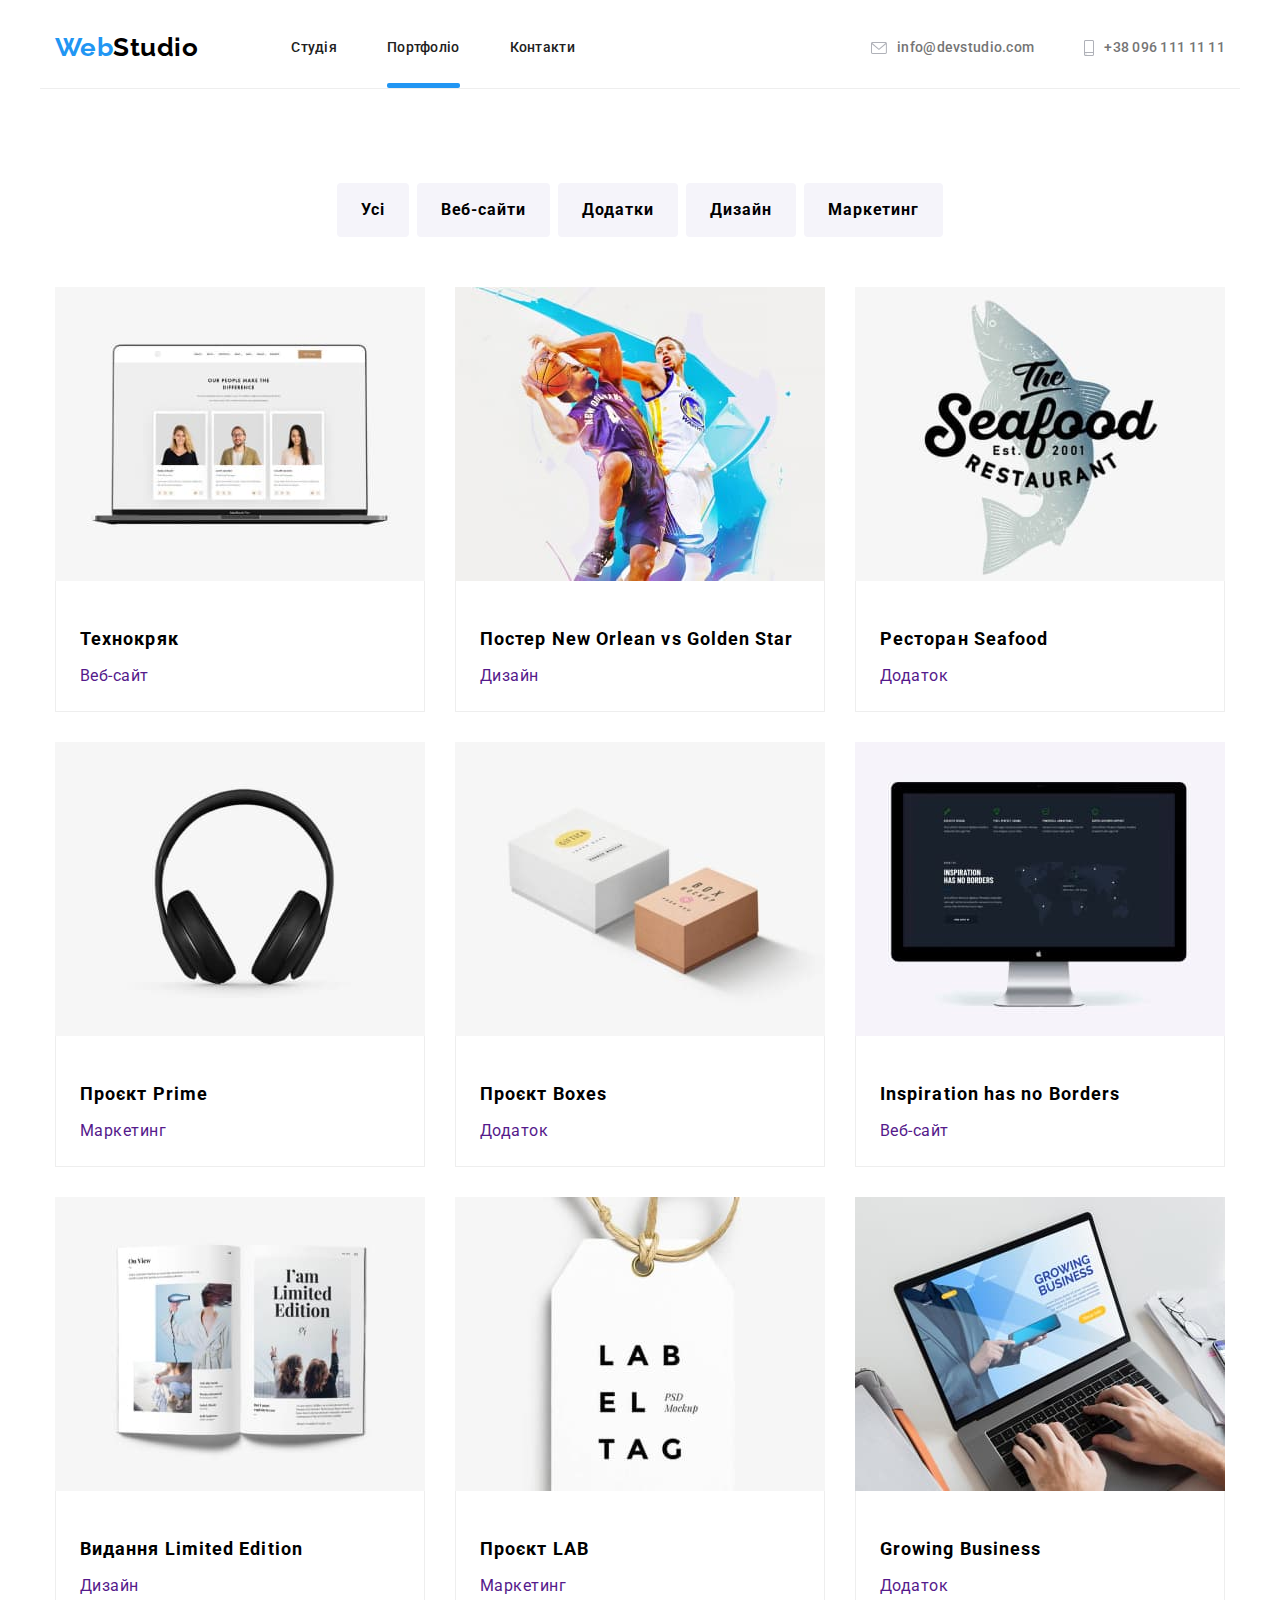
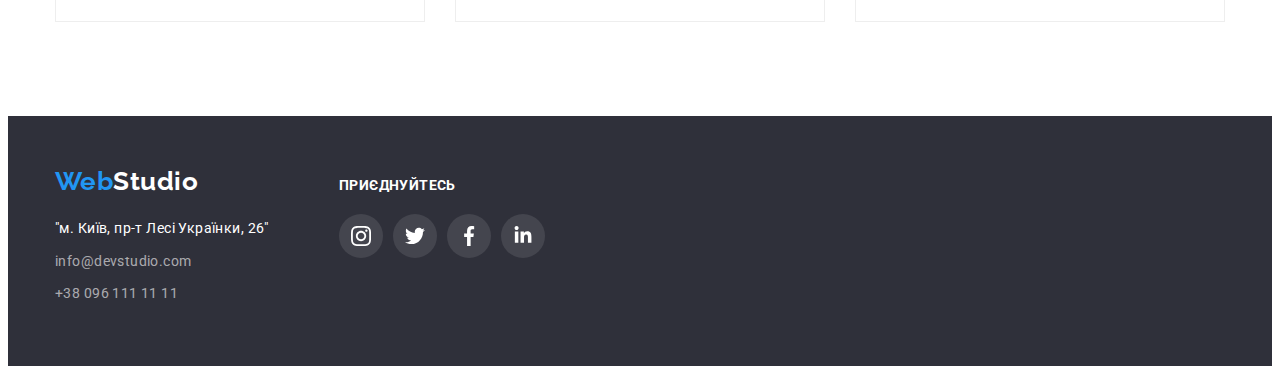
==== portfolio.html @ 0c40fbbf "update index.html" ====
<!DOCTYPE html>
<html lang="en">
<head>
    <meta charset="UTF-8">
    <meta http-equiv="X-UA-Compatible" content="IE=edge">
    <meta name="viewport" content="width=device-width, initial-scale=1.0">
        <link href="https://fonts.googleapis.com/css2?family=Raleway:wght@700&family=Roboto:wght@400;500;700;900&display=swap" 
    rel="stylesheet">
    <link rel="stylesheet" href="https://cdnjs.cloudflare.com/ajax/libs/modern-normalize/1.1.0/modern-normalize.min.css" integrity="sha512-wpPYUAdjBVSE4KJnH1VR1HeZfpl1ub8YT/NKx4PuQ5NmX2tKuGu6U/JRp5y+Y8XG2tV+wKQpNHVUX03MfMFn9Q==" crossorigin="anonymous" referrerpolicy="no-referrer" />
    <link rel="stylesheet" href="./styles.css">
    <title>Портфоліо</title>
</head>
<body>
    <header class="page-header">
        
        <nav class=" container main-nav">
        <a href="./index.html" class="logo"><span class="logo-blue">Web</span>Studio</a> 
        <ul class="site-nav list">
            <li class="item"><a href="./index.html"  class="link">Студія</a></li>
            <li class="item"><a href="./portfolio.html" class="link main-nav-link">Портфоліо</a></li>
            <li class="item"><a href="" class="link">Контакти</a></li>

        </ul>
        <ul class="auth-nav list">
            <li class="item">
                <a href="mailto:info@devstudio.com"class="link">
                <svg
                class="mail-icons"
                width="20px"
                hight="20px">
                    <use href="./images/icons.svg#icon-mail"></use>
                </svg>
                info@devstudio.com
                </a>
            </li>
            <li class="item">
                <a href="tel:+380961111111" class="link">
                    <svg
                    class="smartphone-icons"
                    width="20px"
                    hight="20px">
                        <use href="./images/icons.svg#icon-smartphone"></use>
                    </svg>   
                    +38 096 111 11 11    
            </a>
            </li>
        </ul>
        </nav>
    
</header>
   
    <main>
<h1 class="hero-titel visually-hidden">Портфоліо</h1>
<!-- Фільтр портфоліо -->
<section class="section">
    <div class="container">
    <h2 class="section-titel visually-hidden">Перелік портфоліо</h2>
    <ul class="list filter-list">
        <li class="item"><button type="button" class="button ">Усі</button></li>
        <li class="item"><button type="button" class="button ">Веб-сайти</button></li>
        <li class="item"><button type="button" class="button ">Додатки</button></li>
        <li class="item"><button type="button" class="button ">Дизайн</button></li>
        <li class="item"><button type="button" class="button ">Маркетинг</button></li>
    </ul>
    </div>

<!-- Деталі портфоліо -->

    <div class="container">
        <h2 class="section-titel visually-hidden">Деталі портфоліо</h2>
        <ul class="list portfolio-list">
            <li class="portfolio-item">
                <a href="" class="portfolio-links">
                    <div class="portfolio-img">
                        <img src="./images/portfoliocard1.jpg" alt="Технокряк" width="370">
                    
                    <div>
                        <p class="portfolio-card-info">
                            Ресурс пропонує комплексні пропозиції з різним рівнем функціоналу та сервісів. Все це дозволить відвідувачу отримати вичерпні відомості про компанію чи приватну особу.       
                        </p>
                    </div>
                    </div>
                    <div class="portfolio-list-name">
                        <h3 class="section-titel portfolio-titel">Технокряк</h3>
                    <p class="portfolio-descr">Веб-сайт</p>
                    </div>
                </a>
            </li>
            <li class="portfolio-item">
                <a href="" class="portfolio-links">
                    <div class="portfolio-img">
                <img src="./images/portfoliocard2.jpg" alt="Постер New Orlean vs Golden Star" width="370">
                <div>
                    <p class="portfolio-card-info">
                        Ресурс пропонує комплексні пропозиції з різним рівнем функціоналу та сервісів. Все це дозволить відвідувачу отримати вичерпні відомості про компанію чи приватну особу.       
                    </p>
                </div>
                </div>
                <div class="portfolio-list-name">
                    <h3 class="section-titel portfolio-titel">Постер New Orlean vs Golden Star</h3>
                <p class="portfolio-descr">Дизайн</p>
                </div></a>
            </li>
            <li class="portfolio-item">
                <a href="" class="portfolio-links">
                    <div class="portfolio-img">
                
                    <img src="./images/portfoliocard3.jpg" alt="Ресторан Seafood" width="370">
                <div>
                    <p class="portfolio-card-info">
                        Ресурс пропонує комплексні пропозиції з різним рівнем функціоналу та сервісів. Все це дозволить відвідувачу отримати вичерпні відомості про компанію чи приватну особу.       
                    </p>
                </div>
                </div>
                    <div class="portfolio-list-name">
                    <h3 class="section-titel portfolio-titel">Ресторан Seafood</h3>
                <p class="portfolio-descr">Додаток</p>
                </div></a>
            </li>
            <li class="portfolio-item">
                <a href="" class="portfolio-links">
                    <div class="portfolio-img">
                
                    <img src="./images/portfoliocard4.jpg" alt="Проєкт Prime" width="370">
                <div>
                    <p class="portfolio-card-info">
                        Ресурс пропонує комплексні пропозиції з різним рівнем функціоналу та сервісів. Все це дозволить відвідувачу отримати вичерпні відомості про компанію чи приватну особу.       
                    </p>
                </div>
                </div>
                    <div class="portfolio-list-name">
                    <h3 class="section-titel portfolio-titel">Проєкт Prime</h3>
                <p class="portfolio-descr">Маркетинг</p>
                </div></a>
            </li>
            <li class="portfolio-item">
                <a href="" class="portfolio-links">
                    <div class="portfolio-img">
                
                    <img src="./images/portfoliocard5.jpg" alt="Проєкт Boxes" width="370">
                <div>
                    <p class="portfolio-card-info">
                        Ресурс пропонує комплексні пропозиції з різним рівнем функціоналу та сервісів. Все це дозволить відвідувачу отримати вичерпні відомості про компанію чи приватну особу.       
                    </p>
                </div>
                </div>
                    <div class="portfolio-list-name">
                    <h3 class="section-titel portfolio-titel">Проєкт Boxes</h3>
                <p class="portfolio-descr">Додаток</p>
                </div></a>
            </li>
            <li class="portfolio-item">
                <a href="" class="portfolio-links">
                    <div class="portfolio-img">
                
                    <img src="./images/portfoliocard6.jpg" alt="Inspiration has no Borders" width="370">
                <div>
                    <p class="portfolio-card-info">
                        Ресурс пропонує комплексні пропозиції з різним рівнем функціоналу та сервісів. Все це дозволить відвідувачу отримати вичерпні відомості про компанію чи приватну особу.       
                    </p>
                </div>
                </div>
                    <div class="portfolio-list-name">
                    <h3 class="section-titel portfolio-titel">Inspiration has no Borders</h3>
                <p class="portfolio-descr">Веб-сайт</p>
                </div></a>
            </li>
            <li class="portfolio-item">
                <a href="" class="portfolio-links">
                    <div class="portfolio-img">
                
                    <img src="./images/portfoliocard7.jpg" alt="Видання Limited Edition" width="370">
                <div>
                    <p class="portfolio-card-info">
                        Ресурс пропонує комплексні пропозиції з різним рівнем функціоналу та сервісів. Все це дозволить відвідувачу отримати вичерпні відомості про компанію чи приватну особу.       
                    </p>
                </div>
                </div>
                    <div class="portfolio-list-name">
                    <h3 class="section-titel portfolio-titel">Видання Limited Edition</h3>
                <p class="portfolio-descr">Дизайн</p>
                </div></a>
            </li>
            <li class="portfolio-item">
                <a href="" class="portfolio-links">
                    <div class="portfolio-img">
                
                    <img src="./images/portfoliocard8.jpg" alt="Проєкт LAB" width="370">
                <div>
                    <p class="portfolio-card-info">
                        Ресурс пропонує комплексні пропозиції з різним рівнем функціоналу та сервісів. Все це дозволить відвідувачу отримати вичерпні відомості про компанію чи приватну особу.       
                    </p>
                </div>
                </div>
                    <div class="portfolio-list-name">
                    <h3 class="section-titel portfolio-titel">Проєкт LAB</h3>
                <p class="portfolio-descr">Маркетинг</p>
                </div></a>
            </li>
            <li class="portfolio-item">
                <a href="" class="portfolio-links">
                    <div class="portfolio-img">
                
                    <img src="./images/portfoliocard9.jpg" alt="Growing Business" width="370">
                <div>
                    <p class="portfolio-card-info">
                        Ресурс пропонує комплексні пропозиції з різним рівнем функціоналу та сервісів. Все це дозволить відвідувачу отримати вичерпні відомості про компанію чи приватну особу.       
                    </p>
                </div>
                </div>
                    <div class="portfolio-list-name">
                    <h3 class="section-titel portfolio-titel">Growing Business</h3>
                <p class="portfolio-descr">Додаток</p>
                </div></a>
            </li>
        </ul>
    </div>
</section>
    </main>
    <!-- Підвал -->
    <footer class="page-footer">
        <div class="container footer-container">
    
        <div>
            <a href="./index.html" class="logo"><span class="logo-blue">Web</span><span class="logo-wight">Studio</span></a>
        <address>
        <ul class="footer-nav list">
            <li class="item"><a href="м.Київ,пр-тЛесіУкраїнки,26" class="link-address">"м. Київ, пр-т Лесі Українки, 26"</a></li>
            <li class="item"><a href="mailto:info@devstudio.com" class="link-footer">info@devstudio.com</a></li>
            <li class="item"><a href="tel:+380961111111" ></a><span class="link-footer">+38 096 111 11 11</span></li>
        </ul>
        </address>
        </div>
        
        <div class="social-links-footer">
            <B class="footer-logo">приєднуйтесь</B>
            <ul class="social-links list">
                <li class="social-links-items">
                    <a href="" class="social-links-cirl">
                        <svg
                        class="social-links-icons"
                        width="20px"
                        hight="20px">
                            <use href="./images/icons.svg#icon-instagram"></use>
                        </svg>
                    </a>
                </li>
                <li class="social-links-items">
                    <a href="" class="social-links-cirl">
                        <svg
                        class="social-links-icons"
                        width="20px">
                            <use href="./images/icons.svg#icon-twitter"></use>
                        </svg>
                    </a>
                </li>
                <li class="social-links-items">
                    <a href="" class="social-links-cirl">
                        <svg
                        class="social-links-icons"
                        width="20px">
                            <use href="./images/icons.svg#icon-facebook"></use>
                        </svg>
                    </a>
                </li>
                <li class="social-links-items">
                    <a href="" class="social-links-cirl">
                        <svg
                        class="social-links-icons"
                        width="20px">
                            <use href="./images/icons.svg#icon-linkedin"></use>
                        </svg>
                    </a>
                </li>
             </ul>
        </div>
    
        </div>
        </footer>
</body>
</html>
---- styles.css ----
/* Roboto 900 700 500 400 */
/* Raleway 700 */


*{
    /* outline: 2px solid green; */
    box-sizing: border-box;
}

:root{
    --primary-acent-color:#2196F3;
    --title-test-color:  #757575;
    --section-titel-color: #000000;
    --primary-link-color: #212121;
    --hero-titel-color: #FFFFFF;
    --link-footer-color: rgba(255, 255, 255, 0.6);
    --indent: 30px;
    --items: 3;
    --bghero: rgba(47, 48, 58, 0.4)
    }


body{
    background-color: var(--hero-titel-color);
    color: var(--title-test-color);
    font-family: Roboto, sans-serif;
    letter-spacing: 0.03em;
}

h1,h2,h3,ul,p{
    margin: 0;
}
ul{
    padding-left: 0;
}

img{
    display: block;
    }

.container{
    width: 1200px;
    margin: 0 auto;
    padding-left: 15px;
    padding-right: 15px;
}

.section{
    padding-top: 94px;
    padding-bottom: 94px;
}

.logo{
    color: #000000;
}
.logo-blue{
    color: #2196F3;
}

.logo,
.logo-blue{
    font-family: 'Raleway';
    font-weight: 700;
    font-size: 26px;
    line-height: 1.2;
    text-decoration: none;
    }

.list{
    list-style: none;
    display: block;
}

/* Main-nav */

.main-nav{
    display: flex;
    align-items: center;
    border-bottom: 1px solid #EEE;
}
/* Site nav */
.site-nav{
    display: flex;
    margin-left: 93px;
} 

.site-nav .item:not(:last-child){
    margin-right: 50px;
}

.site-nav .link,
.footer-nav .link {
   display: block;
   padding-top: 32px;
   padding-bottom: 32px;
    color: var(--primary-link-color);
    font-family: 'Roboto';
    font-size: 14px;
    line-height: 1.14;
    letter-spacing: 0.02em;
    font-weight: 500;
    text-decoration: none;
    transition: color 250ms cubic-bezier(0.4, 0, 0.2, 1);
    position: relative;
}

.site-nav .link:hover,
.site-nav .link:focus {
    color: var(--primary-acent-color);
}

.main-nav-link::after{
    content: '';

    position: absolute;
    bottom: 0;
    left: 0;
    display: block;
    width: 100%;
    height: 5px;
    background-color: var(--primary-acent-color);
    border-radius: 2px;
}

/* Auth-nav */

.auth-nav{
    display: flex;
    margin-left: auto;
    
} 
.auth-nav .item +.item{
    margin-left: 50px;
}
.auth-nav .link{
    color: var(--title-test-color);
    font-family: 'Roboto';
    font-size: 14px;
    line-height: 1.14;
    letter-spacing: 0.02em;
    font-weight: 500;
    text-decoration: none;
    transition: color 250ms cubic-bezier(0.4, 0, 0.2, 1);

}



/* SVG mail + tel */

.mail-icons{
    fill: #AFB1B8;
    width: 16px;
    height: 12px;
    margin-right: 10px;
    transition: fill 250ms cubic-bezier(0.4, 0, 0.2, 1);
    
}

.smartphone-icons{
    fill: #AFB1B8;
    width: 10px;
    height: 16px;
    margin-right: 10px;
    transition: fill 250ms cubic-bezier(0.4, 0, 0.2, 1);
    
}


.link{
    display: flex; 
    justify-content: center;
    align-items: center;
}



.auth-nav .link:hover,
.auth-nav .link:focus,
.auth-nav .link:hover svg,
.auth-nav .link:focus svg {
    color: var(--primary-acent-color);
    fill: var(--primary-acent-color);
}




/* Hero */
.hero{
    max-width: 1600px;
    height: 600px;
    background-color: #2F303A;
    background-image: linear-gradient(to right, var(--bghero), var(--bghero)), url(./images/background.jpg);
    background-repeat: no-repeat;
    background-position: center;
    background-size: 1600px;
  
    text-align: center;
    padding-top: 200px;
    padding-bottom: 200px;
    margin: 0 auto;
}
.hero-titel{
    color: #FFFFFF;
    font-weight: 900;
    font-size: 44px;
    line-height: 1.36;
    letter-spacing: 0.06em;
    text-transform: uppercase; 
    padding-bottom: 30px;
}

/* Hidden titels */

.visually-hidden {
    position: absolute;
    width: 1px;
    height: 1px;
    margin: -1px;
    border: 0;
    padding: 0;
    white-space: nowrap;
    clip-path: inset(100%);
    clip: rect(0 0 0 0);
    overflow: hidden;
  }

/* Section features */
.featers-items{
    width: 270px;
    height: 120px;
    background-color: #F5F4FA;
    border-radius: 4px;
    display: flex;
}
.features-links-icons{
    margin: auto;
    width: 70px;
    height: 70px;
}

.features-list,
.list-work,
.team-list
{
    display: flex;
    flex-wrap: wrap;
    justify-content: space-between;
}
.features-list .item{
    width: 270px;
}
.titel-features{
    margin-bottom: 10px;
    margin-top: 30px
}
.section-titel{
    color: var(--section-titel-color);
    font-weight: 700;
    font-size: 14px;
    line-height: 1.14;
    letter-spacing: 0.03em;
    text-transform: uppercase;
}
.list-work-items{
    position: relative;
}
.list-work-titel{
    color: var(--hero-titel-color);
    font-weight: 700;
    font-size: 14px;
    line-height: 1.14;
    letter-spacing: 0.03em;
    text-transform: uppercase;
    text-align: center;
    
   
    
}

.list-work-name{
  position: absolute;  
  bottom: 0;
  right: 0;
  width: 100%;
  background-color: rgba(47, 48, 58, 0.8);
  height: 70px;
  display: flex;
  justify-content: center;
  align-items: center;

}

.features{
    font-size: 14px;
    line-height: 1.7;
    letter-spacing: 0.03em;
}
/* Work */
.h2-titel,
.team-titel{
    margin-bottom: 50px;
    font-weight: 700;
    font-size: 36px;
    line-height: 1.16;
    text-align: center;
    letter-spacing: 0.03em;  
    text-transform: none; 
}
.nopadding-section{
    padding-top: 0;
}


/* Team */
.section-team{
    background-color: #F5F4FA;
    padding-bottom: 94px;
}

.team-list{
    text-align: center;
}

.team-cards{
box-shadow: 0px 1px 3px rgba(0, 0, 0, 0.12), 0px 1px 1px rgba(0, 0, 0, 0.14), 0px 2px 1px rgba(0, 0, 0, 0.2);
border-radius: 0px 0px 4px 4px;
background-color: var(--hero-titel-color);
}

.team-name{
    font-weight: 500;
    font-size: 16px;
    line-height: 1.18;
    letter-spacing: 0.03em;
    text-transform: none;
    }

.team-job{
    font-size: 16px;
    line-height: 1.18;
    letter-spacing: 0.03em;
    text-transform: none;
    margin-top: 10px;
    padding-bottom: 16px;
    }

.team-list-name{
    padding-top: 30px;
    padding-bottom: 30px;
}


.social-links{
    gap: 10px;
    display: flex;
    justify-content: center;
    
}
.social-links-cirl{
    display: flex;
    justify-content: center;
    width: 44px;
    height: 44px; 
    border-radius: 50%;
    transition: background-color 250ms cubic-bezier(0.4, 0, 0.2, 1);
      
}

.social-links-icons{
    fill: #AFB1B8;
    width: 20px;
    height: 20px;
    margin: auto;
    transition: fill 250ms cubic-bezier(0.4, 0, 0.2, 1);
}

.social-links-cirl:hover ,
.social-links-cirl:focus {
    fill: var(--hero-titel-color);
    background-color: var(--primary-acent-color);
}

.social-links-cirl:hover svg,
.social-links-cirl:focus svg{
    fill: var(--hero-titel-color);

}
/* Clients */

.clients-list{
    gap: 30px;
    display: flex;
    justify-content: center;
}


.clients-links{
border: 1px solid #AFB1B8;
border-radius: 4px;
width: 170px;
height: 92px;
margin: auto;
display: flex;
justify-content: center;
transition: border-color 250ms cubic-bezier(0.4, 0, 0.2, 1);
}

.clients-links svg{
    transition: fill 250ms cubic-bezier(0.4, 0, 0.2, 1);
}


.features-links-icons{
    width: 106px;
    height: 60px;
    fill: #AFB1B8;
}


.clients-links:hover ,
.clients-links:focus {
    fill: var(--primary-acent-color);
    border-color: var(--primary-acent-color);
    
}

.clients-links:hover svg,
.clients-links:focus svg{
    fill: var(--primary-acent-color);

}

/* Footer */
.page-footer{
    background-color: #2F303A;
}
.logo-wight,
.link-address{
    color: #FFFFFF;
   }

.link-address,
.link-footer{
    font-weight: 400;
    font-size: 14px;
    font-style: normal;
    line-height: 1.7;
    letter-spacing: 0.03em;
    text-decoration: none;
   }

.link-footer{
    color: rgba(255, 255, 255, 0.6);
}
.footer-nav{
    margin-top: 20px;
}

.footer-nav .item +.item{
    margin-top: 9px;
}

.footer-logo{
    color: var(--hero-titel-color);
    font-weight: 700;
    font-size: 14px;
    line-height: 1.14;
    letter-spacing: 0.03em;
    text-transform: uppercase;
    margin-bottom: 20px;
    display: block;
}

.footer-container{
    display: flex;
    align-items: baseline;
}

.social-links-footer{
    margin-left: 70px;
}


.social-links-footer .social-links-cirl {
 background: rgba(255, 255, 255, 0.1);

}

.social-links-footer .social-links-icons
{
   fill: var(--hero-titel-color);   
}

.social-links-footer .social-links-cirl:hover,
.social-links-footer .social-links-cirl:focus {
    background: var(--primary-acent-color);
    
   }

/* Portfolio */

/* Filter portfolio */

.filter-list{
    display: flex;
    flex-wrap: wrap;
    justify-content: center;
    padding-bottom: 50px;
}

.filter-list .item +.item{
    margin-left: 8px;
}

/* Button-portfolio */

.button{
    color: var(--section-titel-color);
    background-color: #F5F4FA;
    display: inline-block;
    padding: 12px 24px;
    font-family: inherit;
    cursor: pointer;
    font-weight: 700;
    font-size: 16px;
    line-height: 1.87;
    letter-spacing: 0.06em;
    border: 2px;
    border-radius: 4px;
    border-color: var(--primary-acent-color);
    transition: color 250ms cubic-bezier(0.4, 0, 0.2, 1), background-color 250ms cubic-bezier(0.4, 0, 0.2, 1);
    

}
.button.primary{
    color: var(--primary-acent-color);
    background-color: var(--hero-titel-color);
}
.button.secondary{
    color: var(--hero-titel-color);
    background-color: var(--primary-acent-color);
    border: 2px;
    border-radius: 4px;
    border-color: var(--primary-acent-color);
    font-weight: 700;
    font-size: 16px;
    line-height: 1.87;
    letter-spacing: 0.06em;
    
}

.button:hover,
.button:focus{
    color: var(--hero-titel-color);
    background-color: var(--primary-acent-color);
    border-color: var(--primary-acent-color);
    box-shadow: 0px 3px 1px rgba(0, 0, 0, 0.1), 0px 1px 2px rgba(0, 0, 0, 0.08), 0px 2px 2px rgba(0, 0, 0, 0.12);
}

.button.button.secondary:hover,
.button.button.secondary:focus{
    color: var(--section-titel-color);
    background-color: #F5F4FA;
    border-color: #F5F4FA;
}


/* Portfolio ditalies */

.portfolio-titel{
    font-weight: 700;
    font-size: 18px;
    line-height: 2;
    letter-spacing: 0.06em;
    text-transform: none;
}

.portfolio-descr{
    font-size: 16px;
    line-height: 1.87;
    letter-spacing: 0.03em;
    text-transform: none
}

.portfolio-list{
    display: flex;
    flex-wrap: wrap;
    justify-content: space-between;
    gap: var(--indent)
    }
.portfolio-img{
    position: relative;
    overflow: hidden;
}
   .portfolio-card-info{
    font-weight: 400;
    font-size: 18px;
    line-height: 1.55;
    letter-spacing: 0.03em;
    color: var(--hero-titel-color);
    background-color: rgba(33, 150, 243, 0.9);
    padding: 63px 24px;
    width: 100%;
    height: 100%;
    position: absolute;
    top: 0;
    left: 0;
    transform: translateY(101%);
    transition: transform 250ms cubic-bezier(0.4, 0, 0.2, 1);
   } 

.portfolio-titel{
    margin-top: 20px;
    margin-bottom: 4px;
}

.page-footer{
    padding-top: 50px;
    padding-bottom: 60px;
}
.portfolio-list-name{
    padding: 20px 24px;
    border: 1px solid #EEE;
    border-top: none;
    
}
.portfolio-item{
    flex-basis: calc((100% - ( var(--indent) * (var(--items)-1 )))/ var(--items) );
   
   
}

.portfolio-links{
    display: block;
    text-decoration: none;
    transition: box-shadow 250ms cubic-bezier(0.4, 0, 0.2, 1);
}

   
.portfolio-links:focus,
.portfolio-links:hover  
    {
    box-shadow: 0px 1px 1px rgba(0, 0, 0, 0.12), 0px 4px 4px rgba(0, 0, 0, 0.06), 1px 4px 6px rgba(0, 0, 0, 0.16);
    }


.portfolio-item:hover .portfolio-card-info,
.portfolio-links:focus .portfolio-card-info{
    transform: translateY(0);

}

/* Modal */
.backdrop{
    position: fixed;
    top: 0;
    left: 0;
    width: 100%;
    height: 100%;
    background-color: rgba(0, 0, 0, 0.2);
    transition: opacity 250ms cubic-bezier(0.4, 0, 0.2, 1);
    opacity: 1;
    
}

.backdrop.is-hidden{
    opacity: 0;
    pointer-events: none;
   
}

.backdrop.is-hidden .modal{
    transform: translate(-50%, -50%) scale(0.5);
}

.modal{
    position: absolute;
    top: 50%;
    left: 50%;
    transform: translate(-50%, -50%) scale(1);
    width: 528px;
    height: 581px;
    background-color: var(--hero-titel-color);
    transition: transform 250ms cubic-bezier(0.4, 0, 0.2, 1);
    
}

.modal-titel{
    text-align: center;
   
font-weight: 700;
font-size: 20px;
line-height: 1.15;

letter-spacing: 0.03em;

color: var(--primary-link-color);
margin: 40px 40px 12px 40px;
}

.modal-form{
margin: 12px 40px 20px 40px;
}
.form-element{
    display: flex;
    flex-direction: column;
    margin-bottom: 10px;
}

.form-element label{
    margin-bottom: 4px;
    font-size: 12px;
line-height: 14px;
letter-spacing: 0.01em;

color: var(--title-test-color);
}

.form-element input{
border: 1px solid rgba(33, 33, 33, 0.2);
border-radius: 4px;
width: 448px;
height: 40px;
}

.form-element textarea{
    resize: none;
    width: 448px;
    height: 120px;
    border: 1px solid rgba(33, 33, 33, 0.2);
    border-radius: 4px;
    color: #757575;
    font-size: 12px;
    line-height: 14px;
    letter-spacing: 0.01em;
    color: rgba(117, 117, 117, 0.5);
    padding: 12px 16px;

}

.accept{
    margin: 20px 11px 30px 12px;
    width: 425px;
    height: 24px;
}

.accept label{
    font-size: 14px;
    line-height: 1.71;

    letter-spacing: 0.03em;

    color: var( --title-test-color);
}

.accept-link{
color: var(--primary-acent-color);
}

.form-button{
    width: 200px;
    height: 50px;
    color: var(--hero-titel-color);
    background-color: #2196F3;
    box-shadow: 0px 4px 4px rgba(0, 0, 0, 0.15);
    border-radius: 4px;
    border-color: var(--primary-acent-color);
    font-weight: 700;
    font-size: 16px;
    line-height: 1.87;
    letter-spacing: 0.06em;
    border: 2px;
    color: #FFFFFF;
    cursor: pointer;
    display: inline-block;
    padding: 12px 24px;
    margin-left: 124px;
    margin-right: 124px;
}


/* Close */

.close-icons{
    margin: auto;
    width: 18px;
    height: 18px;
    fill: var(--section-titel-color);
    transition: fill 250ms cubic-bezier(0.4, 0, 0.2, 1);
}



.button-close{
    position: absolute;
    top: 8px;
    right: 8px;
    height: 30px;
    width: 30px;
    border-radius: 50%;
    background: #FFFFFF;
    border: 1px solid rgba(0, 0, 0, 0.1);
    display: flex;
    align-content: center;
    cursor: pointer;
    
}


.button-close:hover svg,
.button-close:focus svg{
    fill: var(--primary-acent-color); 
}
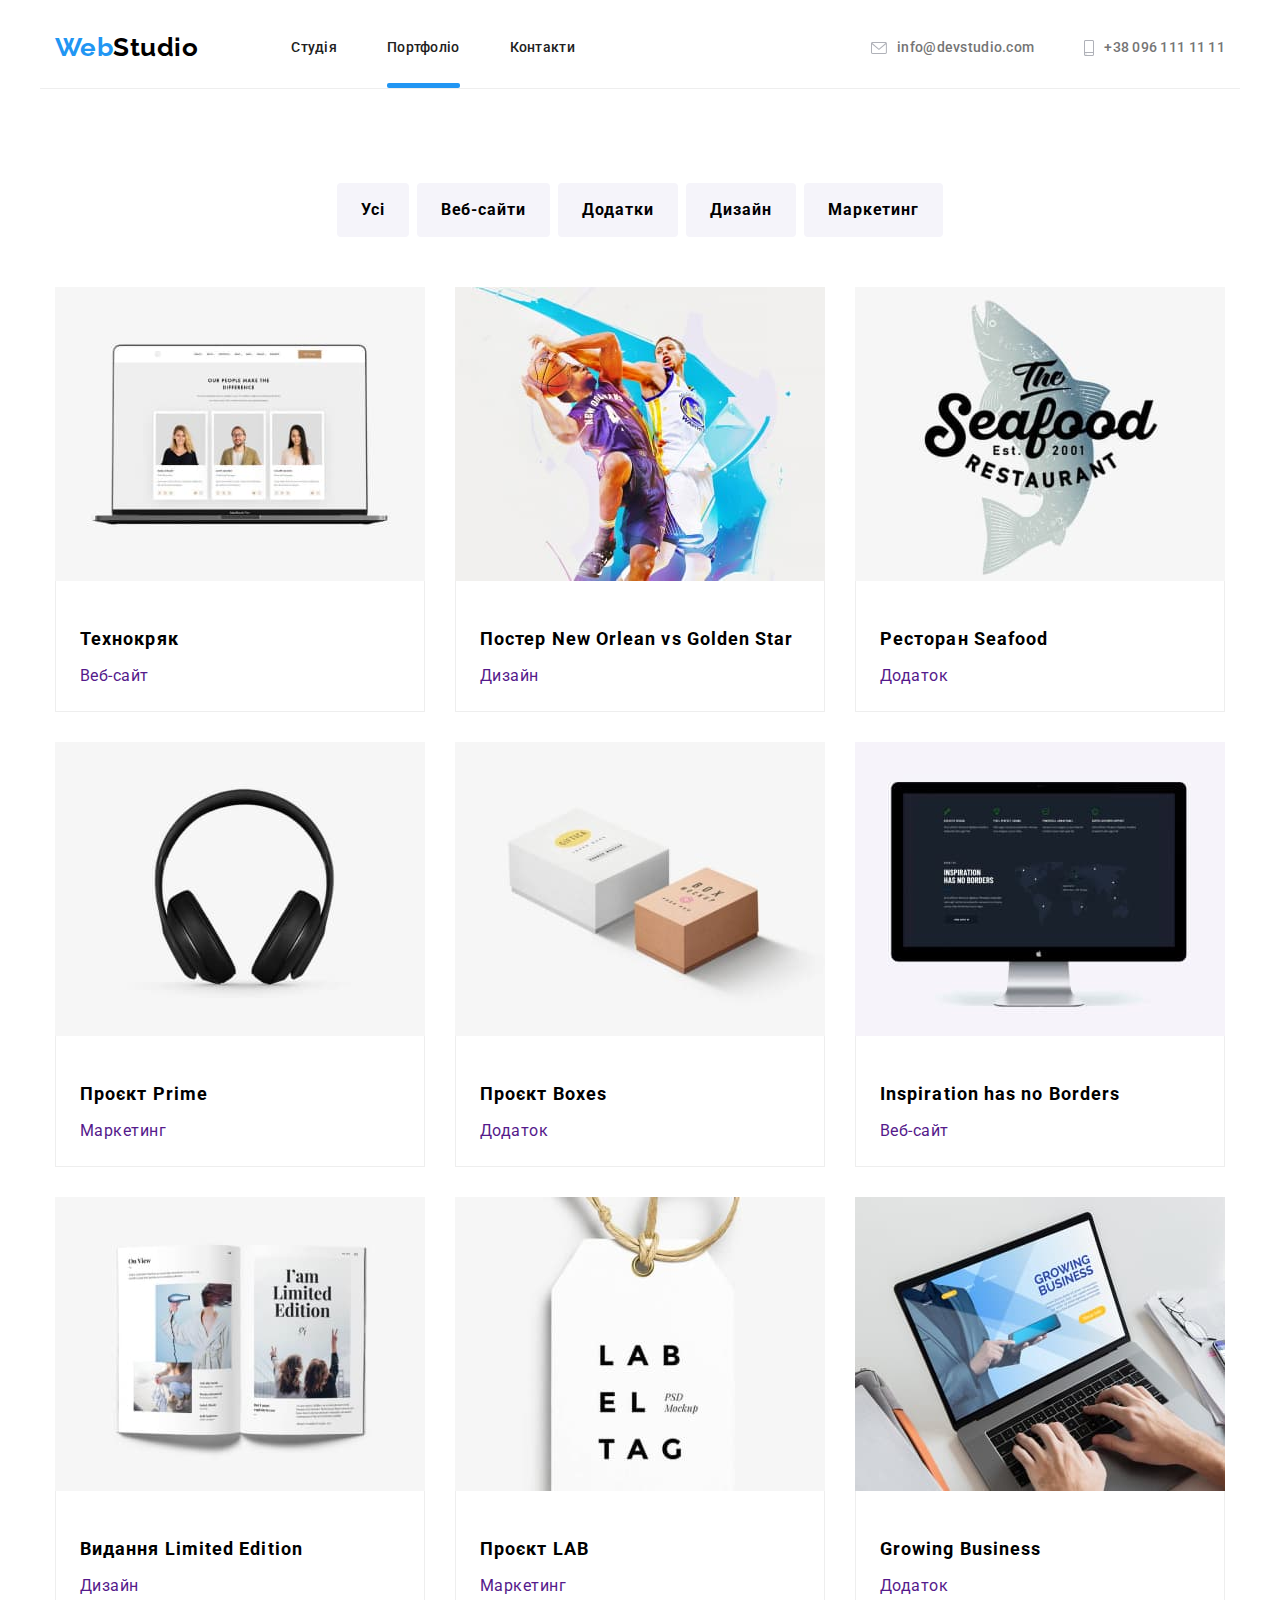
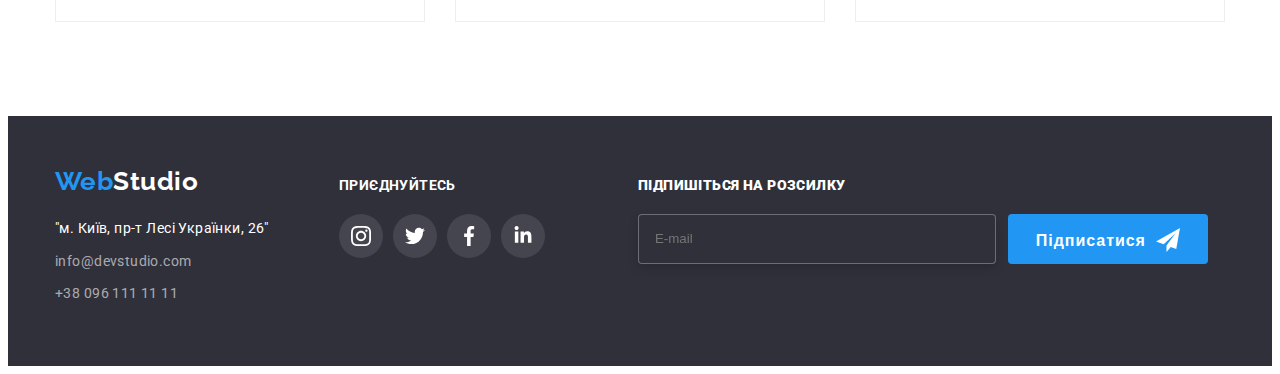
==== commit 8340655e: "Update portfolio.html" ====
--- a/portfolio.html
+++ b/portfolio.html
@@ -218,64 +218,80 @@
 </section>
     </main>
     <!-- Підвал -->
-    <footer class="page-footer">
-        <div class="container footer-container">
-    
+<footer class="page-footer">
+    <div class="container footer-container">
+
         <div>
-            <a href="./index.html" class="logo"><span class="logo-blue">Web</span><span class="logo-wight">Studio</span></a>
-        <address>
-        <ul class="footer-nav list">
-            <li class="item"><a href="м.Київ,пр-тЛесіУкраїнки,26" class="link-address">"м. Київ, пр-т Лесі Українки, 26"</a></li>
-            <li class="item"><a href="mailto:info@devstudio.com" class="link-footer">info@devstudio.com</a></li>
-            <li class="item"><a href="tel:+380961111111" ></a><span class="link-footer">+38 096 111 11 11</span></li>
-        </ul>
-        </address>
+            <a href="./index.html" class="logo"><span class="logo-blue">Web</span><span
+                    class="logo-wight">Studio</span></a>
+            <address>
+                <ul class="footer-nav list">
+                    <li class="item"><a href="м.Київ,пр-тЛесіУкраїнки,26" class="link-address">"м. Київ, пр-т Лесі
+                            Українки, 26"</a></li>
+                    <li class="item"><a href="mailto:info@devstudio.com" class="link-footer">info@devstudio.com</a></li>
+                    <li class="item"><a href="tel:+380961111111"></a><span class="link-footer">+38 096 111 11 11</span>
+                    </li>
+                </ul>
+            </address>
         </div>
-        
+
         <div class="social-links-footer">
             <B class="footer-logo">приєднуйтесь</B>
             <ul class="social-links list">
                 <li class="social-links-items">
                     <a href="" class="social-links-cirl">
-                        <svg
-                        class="social-links-icons"
-                        width="20px"
-                        hight="20px">
+                        <svg class="social-links-icons" width="20px" hight="20px">
                             <use href="./images/icons.svg#icon-instagram"></use>
                         </svg>
                     </a>
                 </li>
                 <li class="social-links-items">
                     <a href="" class="social-links-cirl">
-                        <svg
-                        class="social-links-icons"
-                        width="20px">
+                        <svg class="social-links-icons" width="20px">
                             <use href="./images/icons.svg#icon-twitter"></use>
                         </svg>
                     </a>
                 </li>
                 <li class="social-links-items">
                     <a href="" class="social-links-cirl">
-                        <svg
-                        class="social-links-icons"
-                        width="20px">
+                        <svg class="social-links-icons" width="20px">
                             <use href="./images/icons.svg#icon-facebook"></use>
                         </svg>
                     </a>
                 </li>
                 <li class="social-links-items">
                     <a href="" class="social-links-cirl">
-                        <svg
-                        class="social-links-icons"
-                        width="20px">
+                        <svg class="social-links-icons" width="20px">
                             <use href="./images/icons.svg#icon-linkedin"></use>
                         </svg>
                     </a>
                 </li>
-             </ul>
+            </ul>
         </div>
-    
+        <div class="footer-form">
+            <div class="footer-element">
+                <label for="email">
+                    <b>Підпишіться на розсилку</b>
+                </label>
+
+                <div class="footer-email">
+                    <input type="email" name="email" id="email" placeholder="E-mail">
+
+                    <div class="input-wraper">
+                        <button class="footer-button">
+                            <div class="button-wraper">
+                                Підписатися
+                                <svg class="footer-send-icons" width="24px">
+                                    <use href="./images/icons.svg#icon-send"></use>
+                                </svg>
+                            </div>
+                        </button>
+                    </div>
+                </div>
+            </div>
+
         </div>
-        </footer>
+    </div>
+</footer>
 </body>
 </html>--- a/styles.css
+++ b/styles.css
@@ -530,7 +530,8 @@
     border: 2px;
     border-radius: 4px;
     border-color: var(--primary-acent-color);
-    transition: color 250ms cubic-bezier(0.4, 0, 0.2, 1), background-color 250ms cubic-bezier(0.4, 0, 0.2, 1);
+    transition: color 250ms cubic-bezier(0.4, 0, 0.2, 1), background-color 250ms cubic-bezier(0.4, 0, 0.2, 1), border-color 250ms cubic-bezier(0.4, 0, 0.2, 1), box-shadow 250ms cubic-bezier(0.4, 0, 0.2, 1);
+    
     
 
 }
@@ -704,9 +705,11 @@
 margin: 12px 40px 20px 40px;
 }
 .form-element{
+    
     display: flex;
     flex-direction: column;
     margin-bottom: 10px;
+    position: relative;
 }
 
 .form-element label{
@@ -719,10 +722,14 @@
 }
 
 .form-element input{
+
 border: 1px solid rgba(33, 33, 33, 0.2);
 border-radius: 4px;
 width: 448px;
 height: 40px;
+padding-left: 42px;
+transition: border-color 250ms cubic-bezier(0.4, 0, 0.2, 1);
+outline: none;
 }
 
 .form-element textarea{
@@ -731,14 +738,28 @@
     height: 120px;
     border: 1px solid rgba(33, 33, 33, 0.2);
     border-radius: 4px;
-    color: #757575;
+    
     font-size: 12px;
     line-height: 14px;
     letter-spacing: 0.01em;
     color: rgba(117, 117, 117, 0.5);
     padding: 12px 16px;
-
-}
+    transition: border-color 250ms cubic-bezier(0.4, 0, 0.2, 1);
+    outline: none;
+}
+
+.form-element input:hover,
+.form-element input:focus,
+.form-element textarea:hover,
+.form-element textarea:focus,
+.footer-element input:hover,
+.footer-element input:focus{ 
+border-color: var(--primary-acent-color);
+}
+
+
+
+
 
 .accept{
     margin: 20px 11px 30px 12px;
@@ -764,7 +785,6 @@
     height: 50px;
     color: var(--hero-titel-color);
     background-color: #2196F3;
-    box-shadow: 0px 4px 4px rgba(0, 0, 0, 0.15);
     border-radius: 4px;
     border-color: var(--primary-acent-color);
     font-weight: 700;
@@ -778,6 +798,80 @@
     padding: 12px 24px;
     margin-left: 124px;
     margin-right: 124px;
+    transition: color 250ms cubic-bezier(0.4, 0, 0.2, 1), background-color 250ms cubic-bezier(0.4, 0, 0.2, 1), border-color 250ms cubic-bezier(0.4, 0, 0.2, 1), box-shadow 250ms cubic-bezier(0.4, 0, 0.2, 1);
+
+    /* transition: color 250ms cubic-bezier(0.4, 0, 0.2, 1), border-color 250ms cubic-bezier(0.4, 0, 0.2, 1); */
+}
+
+.form-button:hover,
+.form-button:focus,
+.footer-button:hover,
+.footer-button:focus
+{
+    color: var(--section-titel-color);
+    background-color: #F5F4FA;
+    border-color: #F5F4FA;
+    box-shadow: 0px 4px 4px rgba(0, 0, 0, 0.15);
+
+}
+/* SVG icons */
+
+
+.input-wraper{
+    position: relative;
+}
+
+
+.form-element svg{
+    position: absolute;
+    top: 50%;
+    left: 12px;
+    height: 18px;
+    width: 18px;
+    translate: 0 -50%;
+    transition: fill 250ms cubic-bezier(0.4, 0, 0.2, 1);
+
+    
+   
+}
+
+.form-element input:hover + svg,
+.form-element input:focus + svg
+ {
+    fill: var(--primary-acent-color);
+
+}
+
+
+/* .accept{
+    display: flex;
+  align-items: center;
+} */
+
+.label-chexbox{
+    display: flex;
+    align-items: center;
+}
+
+.checkbox{
+    width: 15px;
+    height: 15px;
+    border: 2px solid #212121;
+    border-radius: 3px;
+    display: flex;
+    margin-right: 7px;
+}
+
+.checkbox-icons{
+        width: 12px;    
+        height: 12px;
+}
+
+
+.accept input:checked + label .checkbox{
+    background: var(--primary-acent-color);
+    border: 2px solid var(--primary-acent-color);
+
 }
 
 
@@ -812,4 +906,87 @@
 .button-close:hover svg,
 .button-close:focus svg{
     fill: var(--primary-acent-color); 
-}+}
+
+/* Footer form */
+
+.footer-form{
+    margin-left: 93px;
+}
+
+.footer-element label{
+    margin-bottom: 20px;
+
+    font-weight: 700;
+    font-size: 14px;
+    line-height: 1.14;
+    letter-spacing: 0.03em;
+    text-transform: uppercase;
+    
+    color: #FFFFFF;
+
+}
+
+.footer-element input{
+
+    width: 358px;
+    height: 50px;
+    color: rgba(255, 255, 255, 0.6);
+    
+    border: 1px solid rgba(255, 255, 255, 0.3);
+    filter: drop-shadow(0px 4px 4px rgba(0, 0, 0, 0.15));
+    border-radius: 4px;
+    outline: none;
+   background: #2F303A;
+   
+    padding-left: 16px;
+    transition: border-color 250ms cubic-bezier(0.4, 0, 0.2, 1);
+    }
+    
+    .footer-send-icons {
+    width: 24px;
+    height: 24px;
+    margin-left: 10px;
+    display: flex;
+    
+    }
+
+    .footer-button{
+        width: 200px;
+        height: 50px;
+        color: var(--hero-titel-color);
+        background-color: #2196F3;
+        border-radius: 4px;
+        border-color: var(--primary-acent-color);
+        font-weight: 700;
+        font-size: 16px;
+        line-height: 1.87;
+        letter-spacing: 0.06em;
+        border: 2px;
+        color: #FFFFFF;
+        cursor: pointer;
+        
+
+        padding: 12px 24px;
+        margin-left: 12px;
+        transition: color 250ms cubic-bezier(0.4, 0, 0.2, 1), background-color 250ms cubic-bezier(0.4, 0, 0.2, 1), border-color 250ms cubic-bezier(0.4, 0, 0.2, 1), box-shadow 250ms cubic-bezier(0.4, 0, 0.2, 1);
+    
+    }
+
+    .button-wraper{
+        display: flex;
+        justify-content: center;
+        align-items: center;
+    }
+
+    .footer-element{
+    
+        display: flex;
+        flex-direction: column;
+        margin-bottom: 10px;
+        position: relative;
+    }
+
+    .footer-email{
+        display: flex;
+    }